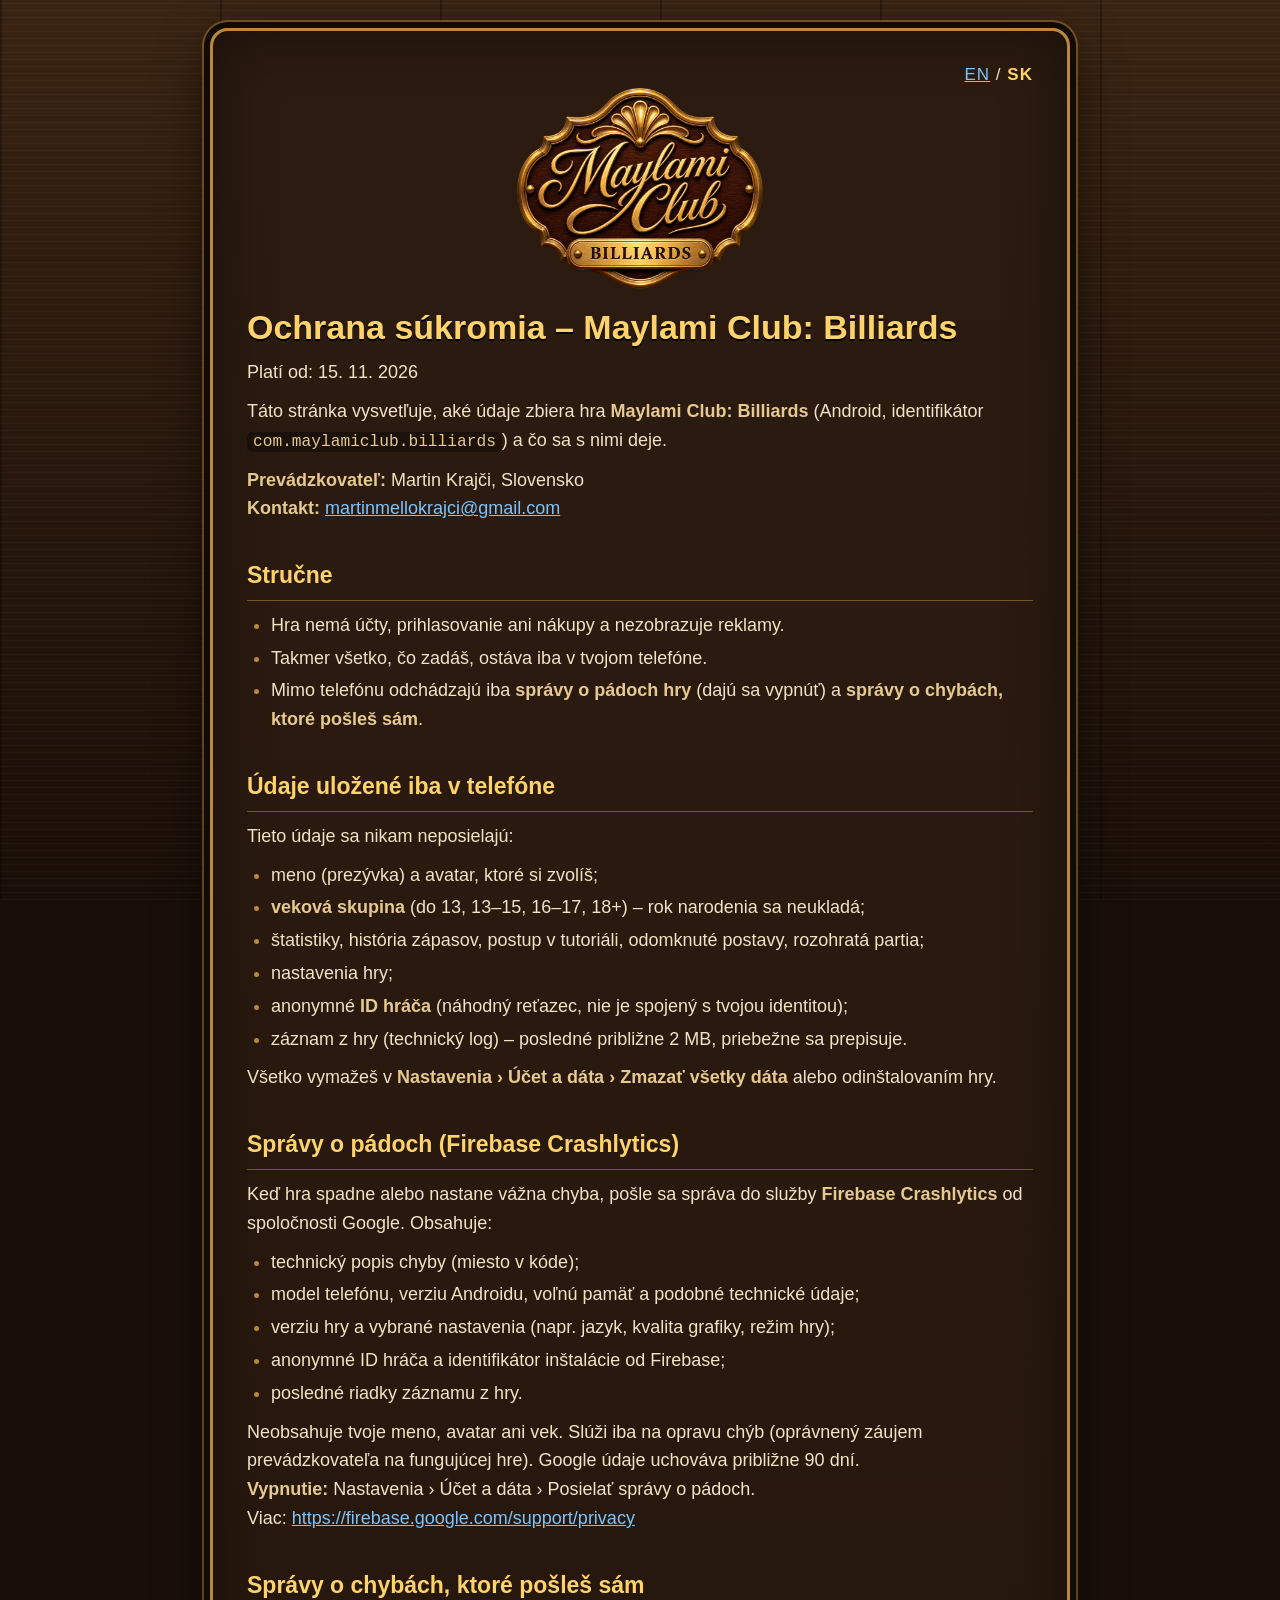
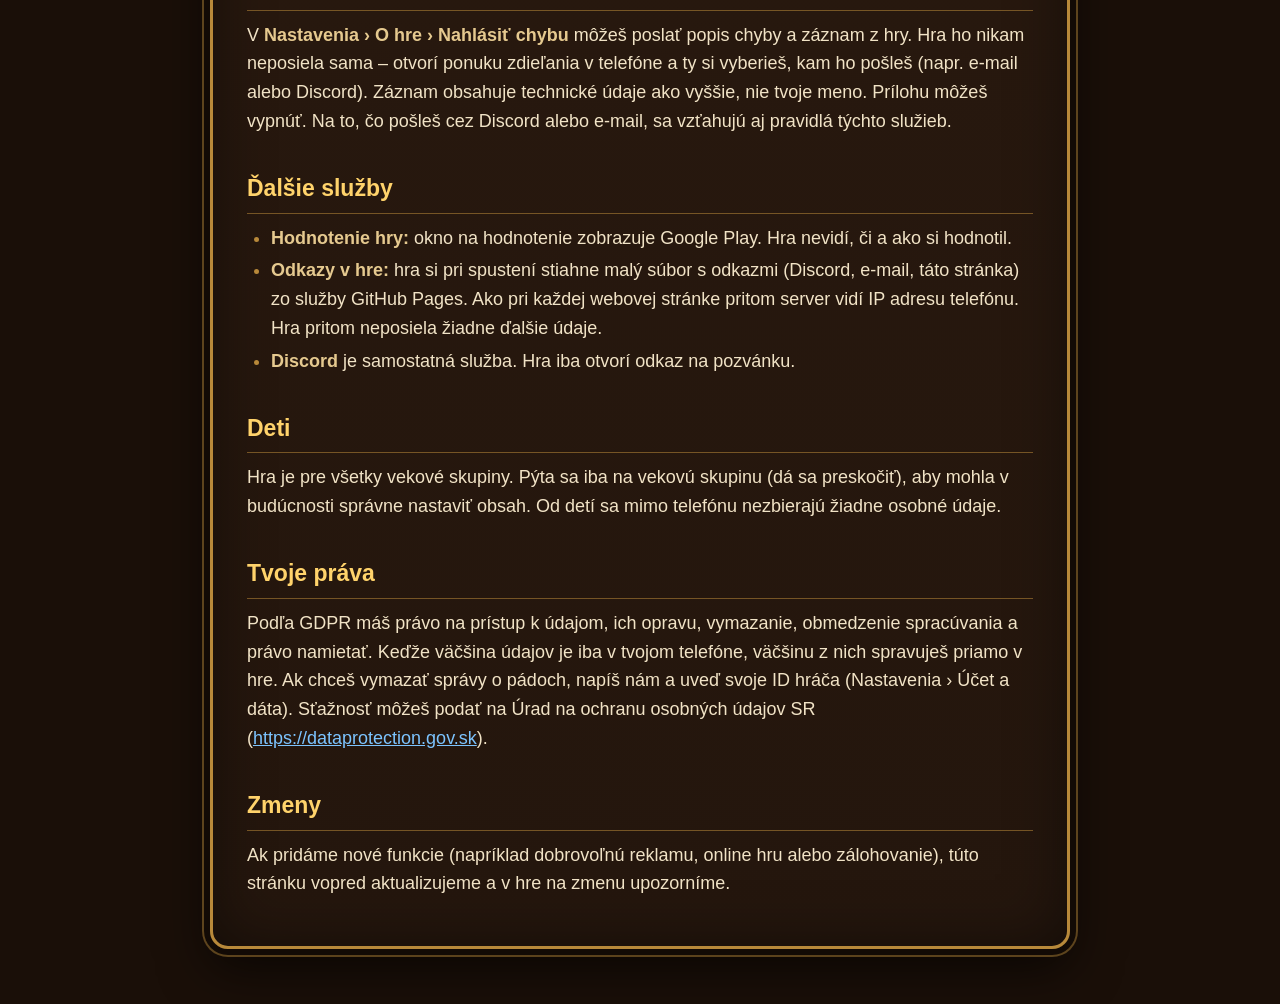
==== ochrana-sukromia/index.html @ 1da4189d "Privacy policy pages (EN, SK), links.json and the logo Co-Authored-By: Claude Fable 5.2 <noreply@ant" ====
<!DOCTYPE html>
<html lang="sk">
<head>
<meta charset="utf-8">
<meta name="viewport" content="width=device-width, initial-scale=1">
<title>Ochrana súkromia – Maylami Club: Billiards</title>
<link rel="stylesheet" href="../style.css">
</head>
<body>
<main class="plaque">
<p class="switch"><a href="../privacy/" hreflang="en" lang="en">EN</a> / <strong>SK</strong></p>
<a class="logo" href="../"><img src="../logo.png" alt="Maylami Club: Billiards" width="246" height="201"></a>
<h1>Ochrana súkromia – Maylami Club: Billiards</h1>
<p>Platí od: 15. 11. 2026</p>
<p>Táto stránka vysvetľuje, aké údaje zbiera hra <strong>Maylami Club: Billiards</strong> (Android, identifikátor <code>com.maylamiclub.billiards</code>) a čo sa s nimi deje.</p>
<p><strong>Prevádzkovateľ:</strong> Martin Krajči, Slovensko<br>
<strong>Kontakt:</strong> <a href="mailto:martinmellokrajci@gmail.com">martinmellokrajci@gmail.com</a></p>
<h2>Stručne</h2>
<ul>
<li>Hra nemá účty, prihlasovanie ani nákupy a nezobrazuje reklamy.</li>
<li>Takmer všetko, čo zadáš, ostáva iba v tvojom telefóne.</li>
<li>Mimo telefónu odchádzajú iba <strong>správy o pádoch hry</strong> (dajú sa vypnúť) a <strong>správy o chybách, ktoré pošleš sám</strong>.</li>
</ul>
<h2>Údaje uložené iba v telefóne</h2>
<p>Tieto údaje sa nikam neposielajú:</p>
<ul>
<li>meno (prezývka) a avatar, ktoré si zvolíš;</li>
<li><strong>veková skupina</strong> (do 13, 13–15, 16–17, 18+) – rok narodenia sa neukladá;</li>
<li>štatistiky, história zápasov, postup v tutoriáli, odomknuté postavy, rozohratá partia;</li>
<li>nastavenia hry;</li>
<li>anonymné <strong>ID hráča</strong> (náhodný reťazec, nie je spojený s tvojou identitou);</li>
<li>záznam z hry (technický log) – posledné približne 2 MB, priebežne sa prepisuje.</li>
</ul>
<p>Všetko vymažeš v <strong>Nastavenia › Účet a dáta › Zmazať všetky dáta</strong> alebo odinštalovaním hry.</p>
<h2>Správy o pádoch (Firebase Crashlytics)</h2>
<p>Keď hra spadne alebo nastane vážna chyba, pošle sa správa do služby <strong>Firebase Crashlytics</strong> od spoločnosti Google. Obsahuje:</p>
<ul>
<li>technický popis chyby (miesto v kóde);</li>
<li>model telefónu, verziu Androidu, voľnú pamäť a podobné technické údaje;</li>
<li>verziu hry a vybrané nastavenia (napr. jazyk, kvalita grafiky, režim hry);</li>
<li>anonymné ID hráča a identifikátor inštalácie od Firebase;</li>
<li>posledné riadky záznamu z hry.</li>
</ul>
<p>Neobsahuje tvoje meno, avatar ani vek. Slúži iba na opravu chýb (oprávnený záujem prevádzkovateľa na fungujúcej hre). Google údaje uchováva približne 90 dní.<br>
<strong>Vypnutie:</strong> Nastavenia › Účet a dáta › Posielať správy o pádoch.<br>
Viac: <a href="https://firebase.google.com/support/privacy">https://firebase.google.com/support/privacy</a></p>
<h2>Správy o chybách, ktoré pošleš sám</h2>
<p>V <strong>Nastavenia › O hre › Nahlásiť chybu</strong> môžeš poslať popis chyby a záznam z hry. Hra ho nikam neposiela sama – otvorí ponuku zdieľania v telefóne a ty si vyberieš, kam ho pošleš (napr. e-mail alebo Discord). Záznam obsahuje technické údaje ako vyššie, nie tvoje meno. Prílohu môžeš vypnúť. Na to, čo pošleš cez Discord alebo e-mail, sa vzťahujú aj pravidlá týchto služieb.</p>
<h2>Ďalšie služby</h2>
<ul>
<li><strong>Hodnotenie hry:</strong> okno na hodnotenie zobrazuje Google Play. Hra nevidí, či a ako si hodnotil.</li>
<li><strong>Odkazy v hre:</strong> hra si pri spustení stiahne malý súbor s odkazmi (Discord, e-mail, táto stránka) zo služby GitHub Pages. Ako pri každej webovej stránke pritom server vidí IP adresu telefónu. Hra pritom neposiela žiadne ďalšie údaje.</li>
<li><strong>Discord</strong> je samostatná služba. Hra iba otvorí odkaz na pozvánku.</li>
</ul>
<h2>Deti</h2>
<p>Hra je pre všetky vekové skupiny. Pýta sa iba na vekovú skupinu (dá sa preskočiť), aby mohla v budúcnosti správne nastaviť obsah. Od detí sa mimo telefónu nezbierajú žiadne osobné údaje.</p>
<h2>Tvoje práva</h2>
<p>Podľa GDPR máš právo na prístup k údajom, ich opravu, vymazanie, obmedzenie spracúvania a právo namietať. Keďže väčšina údajov je iba v tvojom telefóne, väčšinu z nich spravuješ priamo v hre. Ak chceš vymazať správy o pádoch, napíš nám a uveď svoje ID hráča (Nastavenia › Účet a dáta). Sťažnosť môžeš podať na Úrad na ochranu osobných údajov SR (<a href="https://dataprotection.gov.sk">https://dataprotection.gov.sk</a>).</p>
<h2>Zmeny</h2>
<p>Ak pridáme nové funkcie (napríklad dobrovoľnú reklamu, online hru alebo zálohovanie), túto stránku vopred aktualizujeme a v hre na zmenu upozorníme.</p>
</main>
</body>
</html>
---- style.css ----
/* Maylami Club: Billiards – the small web (privacy policy). Dark wood, leather and brass like the game's menus.
   No pictures and no web fonts: nothing else is downloaded, the page opens at once on a phone. */
:root {
    --wood-dark: #1a0f08;
    --wood: #2b1a0e;
    --wood-light: #3a2413;
    --leather: #24160d;
    --brass: #b8893a;
    --gold: #ffd36b;
    --text: #f1e3c6;
    --text-soft: #e5c98f;
    --link: #7cc4ff;
}

* { box-sizing: border-box; }

html { -webkit-text-size-adjust: 100%; }

body {
    margin: 0;
    padding: 28px 16px 56px;
    color: var(--text);
    font: 18px/1.6 "Baloo 2", "Trebuchet MS", "Segoe UI", Roboto, Arial, sans-serif;
    background-color: var(--wood-dark);
    /* wooden boards: long soft grain lines over a dark brown base */
    background-image:
        repeating-linear-gradient(90deg, rgba(0, 0, 0, 0.28) 0, rgba(0, 0, 0, 0.28) 2px, transparent 2px, transparent 220px),
        repeating-linear-gradient(0deg, rgba(255, 200, 130, 0.035) 0, rgba(255, 200, 130, 0.035) 1px, transparent 1px, transparent 7px),
        linear-gradient(180deg, var(--wood-light), var(--wood) 40%, var(--wood-dark));
    background-attachment: fixed;
}

/* the leather board with a brass frame (frame_plaque of the game) */
.plaque {
    max-width: 860px;
    margin: 0 auto;
    padding: 30px 34px 38px;
    background: linear-gradient(180deg, #2c1b10, var(--leather));
    border: 3px solid var(--brass);
    border-radius: 18px;
    box-shadow: 0 0 0 6px #120a05, 0 0 0 8px rgba(184, 137, 58, 0.45), 0 18px 50px rgba(0, 0, 0, 0.65),
        inset 0 0 60px rgba(0, 0, 0, 0.45);
}

.plaque--small { max-width: 560px; text-align: center; }

.brand {
    margin: 0;
    color: var(--brass);
    font-size: 15px;
    letter-spacing: 0.18em;
    text-transform: uppercase;
}

.switch { margin: 0; float: right; font-size: 17px; letter-spacing: 0.06em; }
.switch strong { color: var(--gold); }

/* the game's logo above the title (a link to the first page) */
.logo { display: block; clear: both; margin: 0 auto; width: 246px; max-width: 70%; }
.logo img { display: block; width: 100%; height: auto; }

h1 {
    clear: both;
    margin: 0 0 6px;
    padding-top: 18px;
    color: var(--gold);
    font-size: 34px;
    line-height: 1.2;
    text-shadow: 0 2px 0 #000;
}

h2 {
    margin: 34px 0 8px;
    padding-bottom: 6px;
    color: var(--gold);
    font-size: 23px;
    border-bottom: 1px solid rgba(184, 137, 58, 0.55);
}

p { margin: 10px 0; }

ul { margin: 10px 0; padding-left: 24px; }
li { margin: 4px 0; }
li::marker { color: var(--brass); }

strong { color: var(--text-soft); }

code {
    padding: 1px 6px;
    font-size: 0.9em;
    color: var(--text-soft);
    background: rgba(0, 0, 0, 0.35);
    border-radius: 5px;
    overflow-wrap: anywhere;
}

a { color: var(--link); overflow-wrap: anywhere; }
a:hover, a:focus { color: var(--gold); }

/* the two wooden buttons of the first page */
.menu { list-style: none; margin: 26px 0 0; padding: 0; }
.menu li { margin: 14px 0; }
.menu a {
    display: block;
    padding: 16px 18px;
    color: var(--text);
    font-size: 21px;
    text-decoration: none;
    background: linear-gradient(180deg, #6a4322, #3f2612);
    border: 2px solid var(--brass);
    border-radius: 12px;
    box-shadow: inset 0 1px 0 rgba(255, 220, 160, 0.25), 0 4px 0 #120a05;
}
.menu a:hover, .menu a:focus { color: var(--gold); border-color: var(--gold); }

@media (max-width: 560px) {
    body { padding: 12px 8px 32px; font-size: 17px; }
    .plaque { padding: 20px 18px 26px; }
    h1 { font-size: 27px; }
    h2 { font-size: 21px; }
}
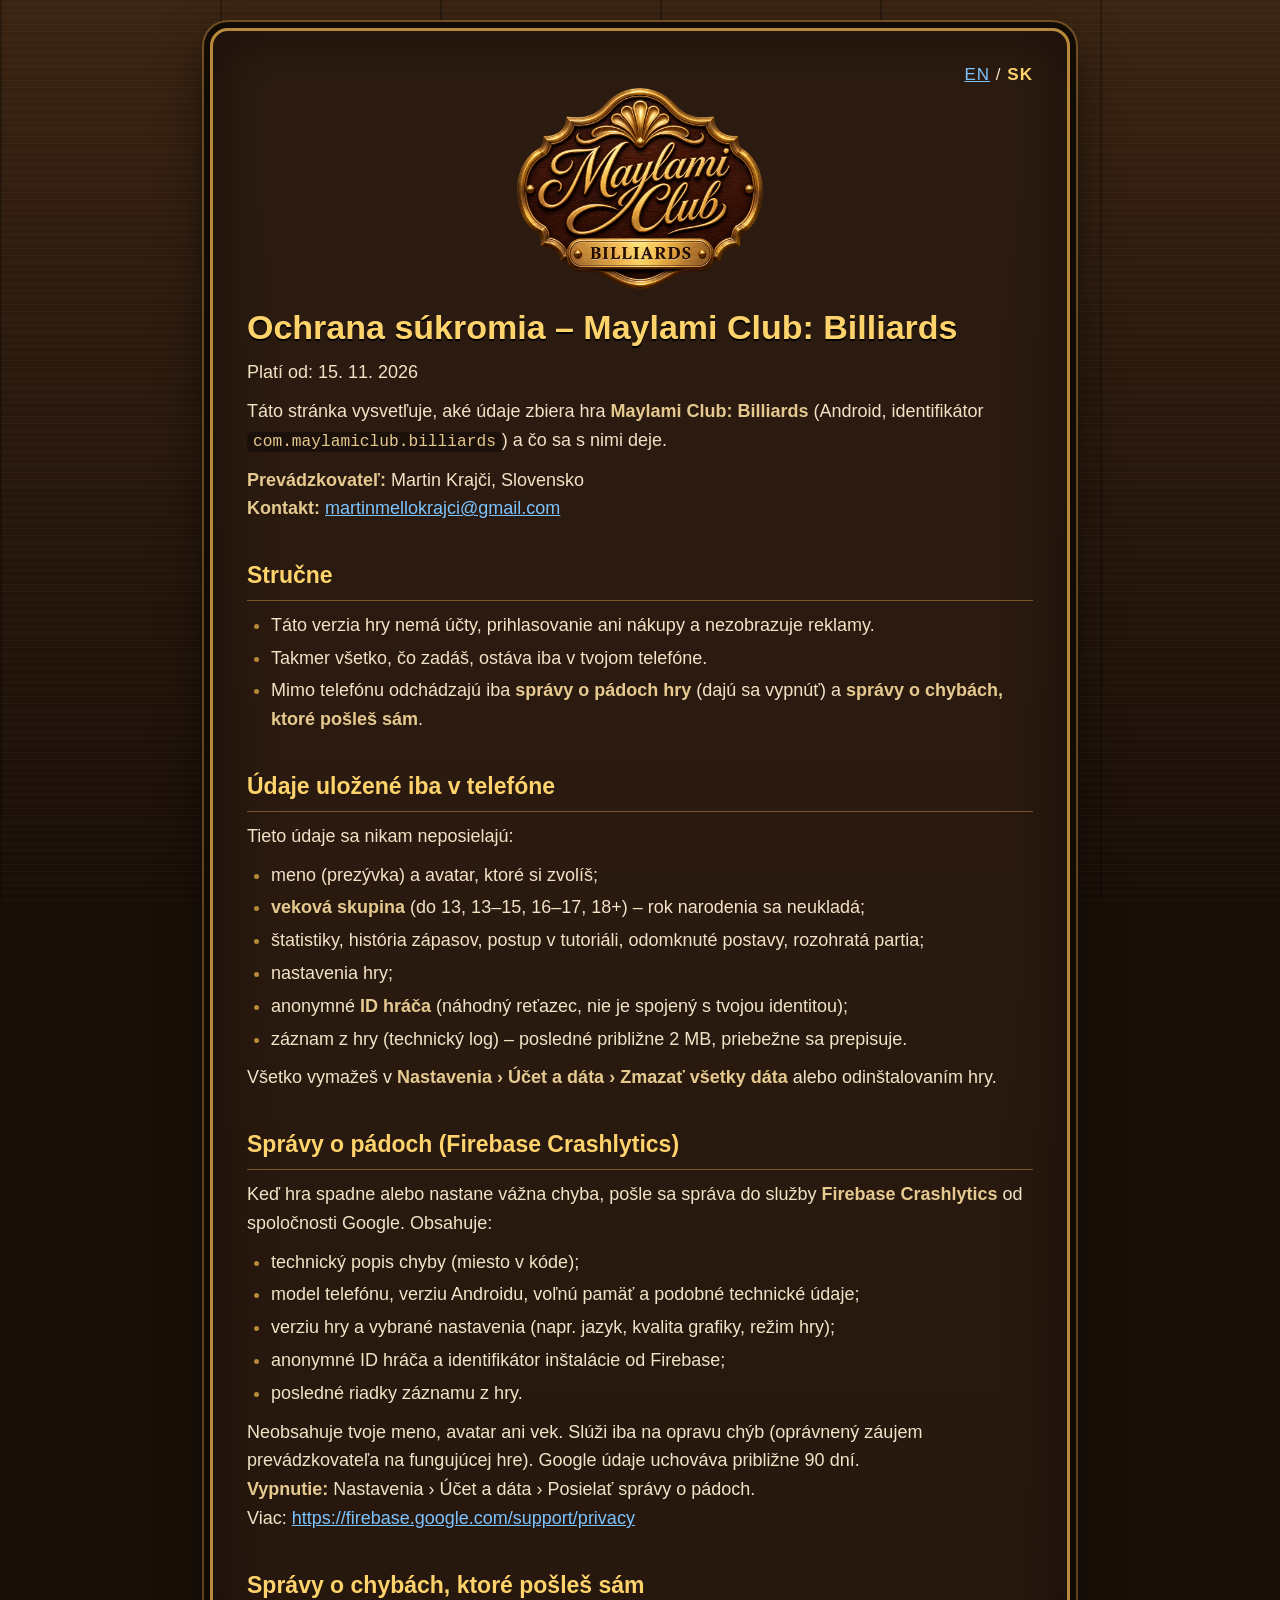
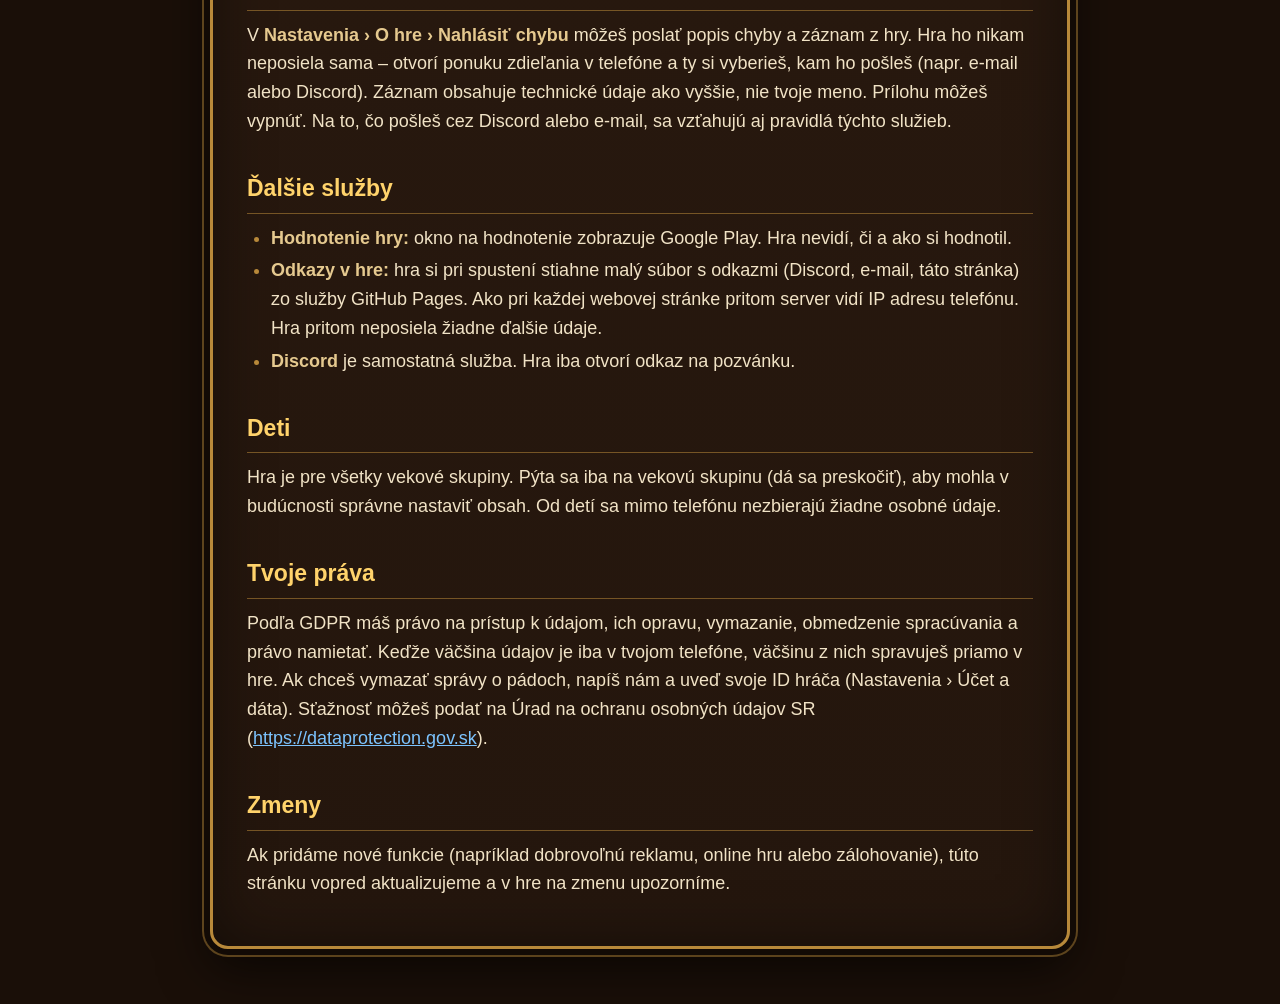
==== commit 73181938: "Privacy policy: this version of the game has no accounts, sign-in or purchases Co-Authored-By: Claud" ====
--- a/ochrana-sukromia/index.html
+++ b/ochrana-sukromia/index.html
@@ -17,7 +17,7 @@
 <strong>Kontakt:</strong> <a href="mailto:martinmellokrajci@gmail.com">martinmellokrajci@gmail.com</a></p>
 <h2>Stručne</h2>
 <ul>
-<li>Hra nemá účty, prihlasovanie ani nákupy a nezobrazuje reklamy.</li>
+<li>Táto verzia hry nemá účty, prihlasovanie ani nákupy a nezobrazuje reklamy.</li>
 <li>Takmer všetko, čo zadáš, ostáva iba v tvojom telefóne.</li>
 <li>Mimo telefónu odchádzajú iba <strong>správy o pádoch hry</strong> (dajú sa vypnúť) a <strong>správy o chybách, ktoré pošleš sám</strong>.</li>
 </ul>
